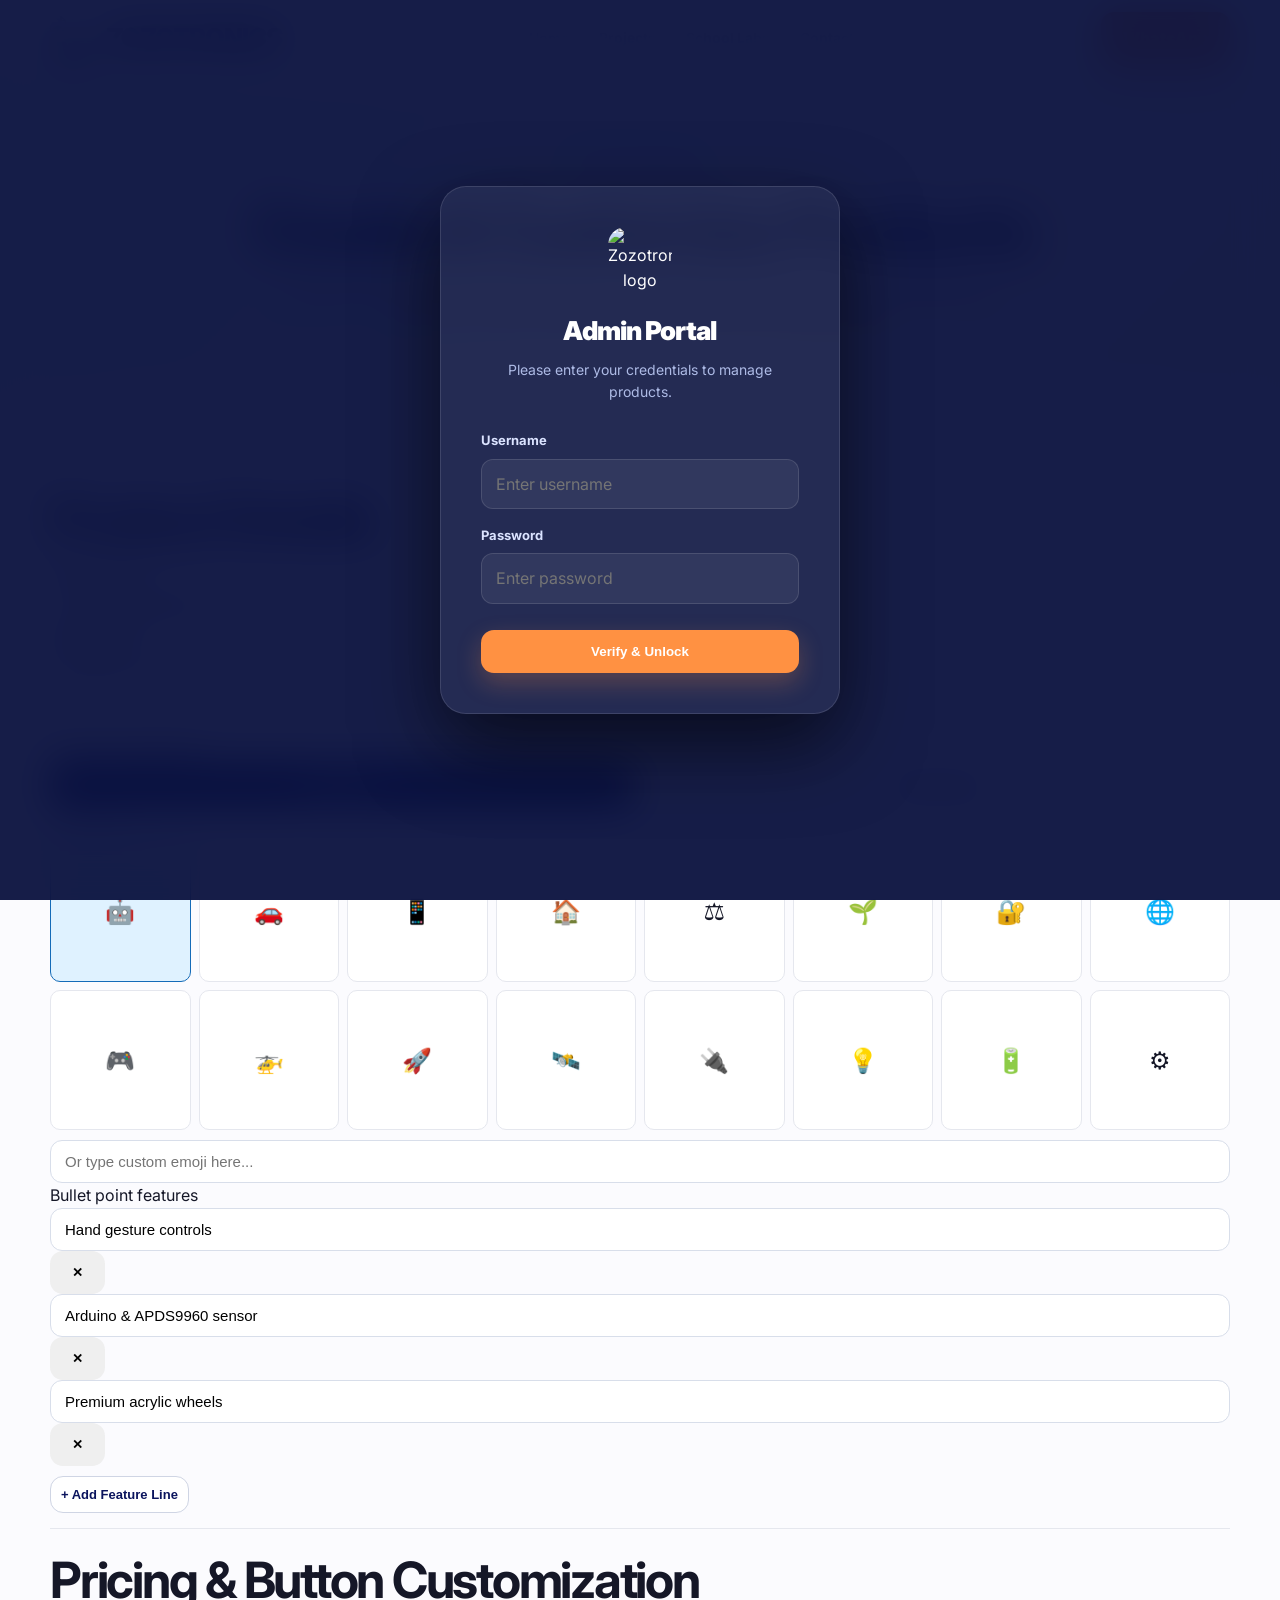
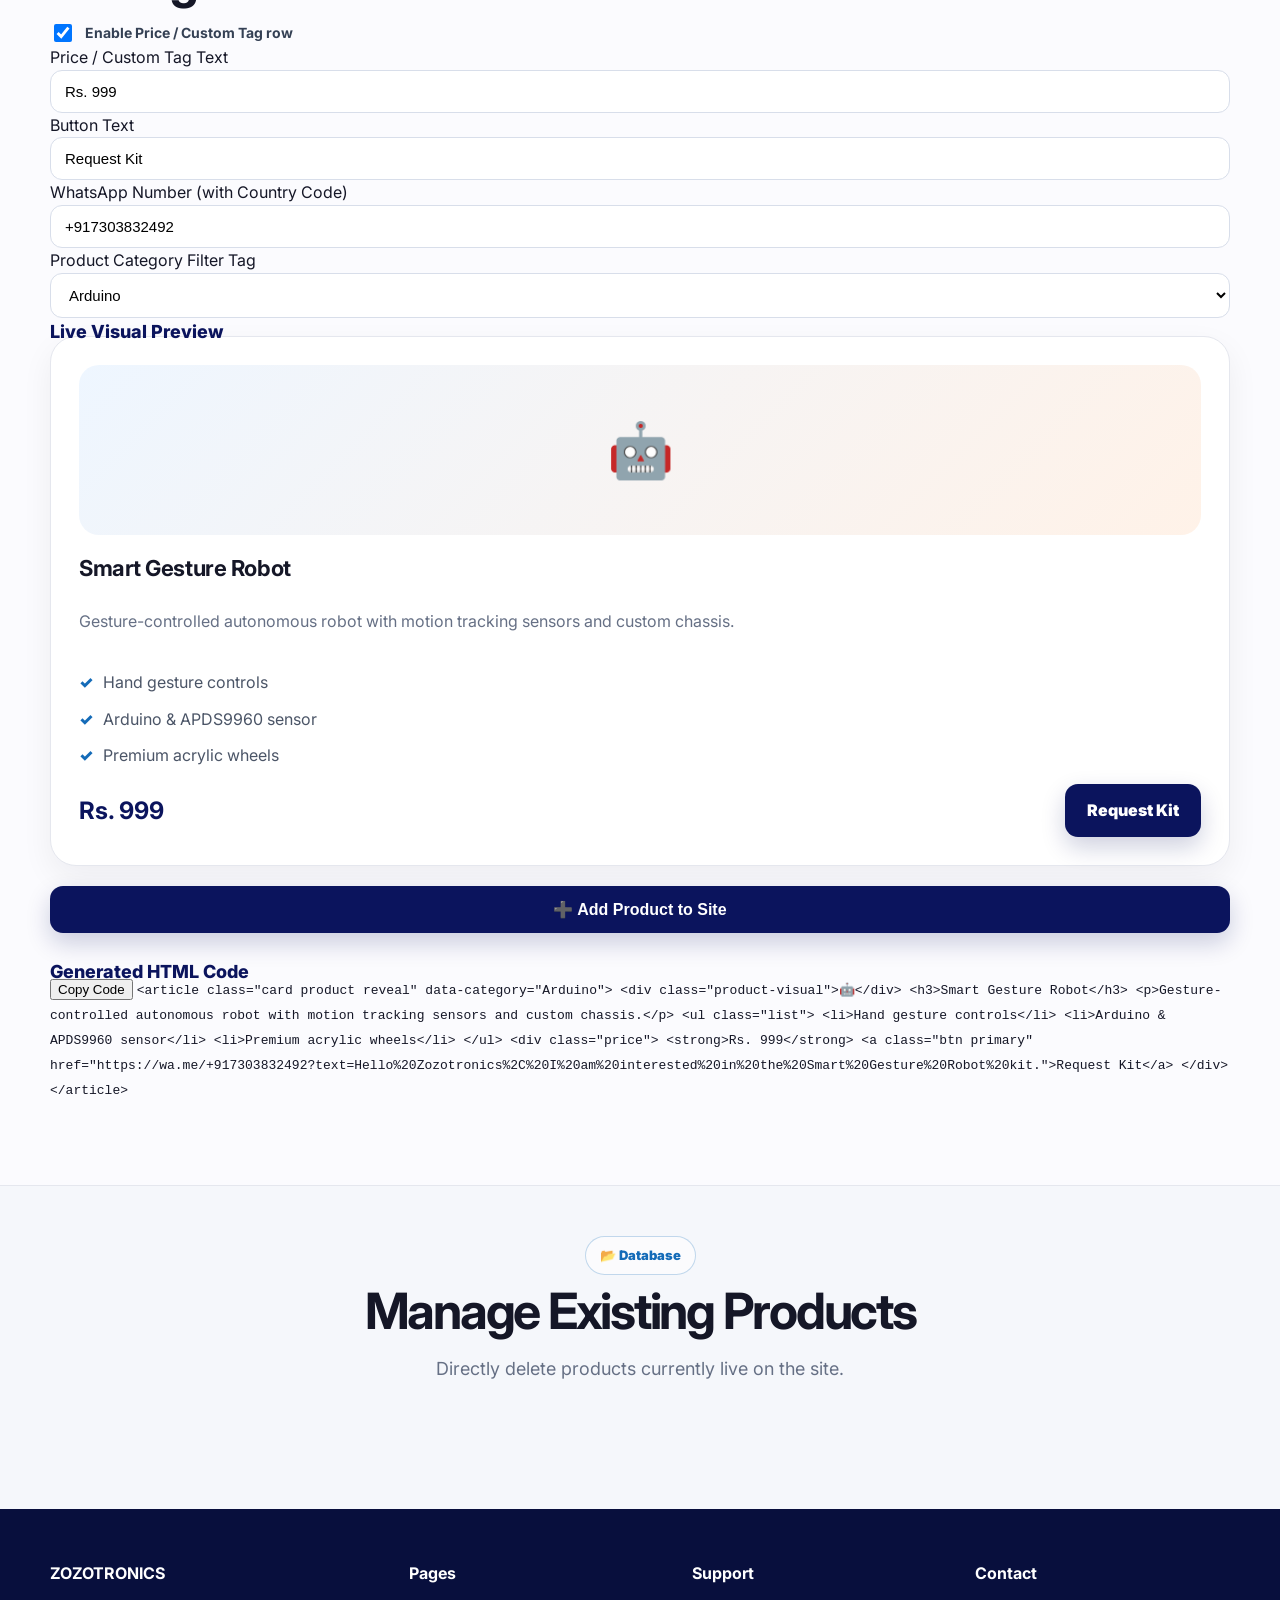
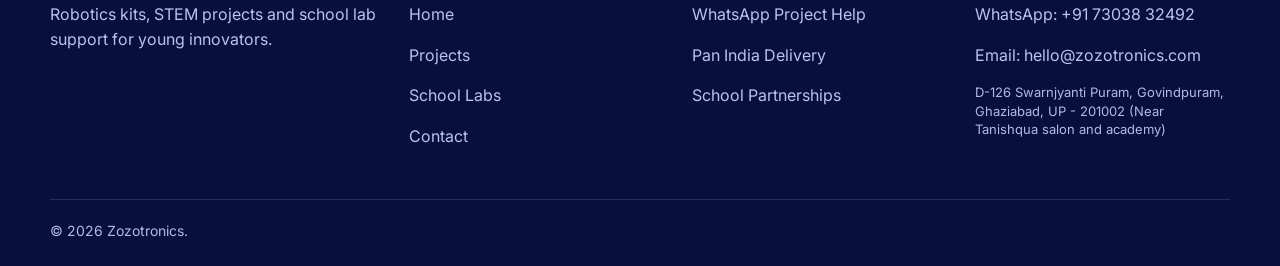
==== admin.html @ 76836116 "Add files via upload" ====
<!doctype html>
<html lang="en">

<head>
  <meta charset="utf-8">
  <meta name="viewport" content="width=device-width, initial-scale=1">
  <title>Admin Dashboard | ZOZOTRONICS</title>
  <meta name="description"
    content="Add new products, customize details, and generate static HTML blocks for your Zozotronics site.">
  <link rel="preconnect" href="https://fonts.googleapis.com">
  <link rel="preconnect" href="https://fonts.gstatic.com" crossorigin>
  <link href="https://fonts.googleapis.com/css2?family=Inter:wght@400;500;600;700;800;900&display=swap"
    rel="stylesheet">
  <link rel="stylesheet" href="styles.css">
  <style>
    .admin-form select,
    .admin-form input[type="text"],
    .admin-form textarea {
      padding: 12px 14px;
      font-size: 15px;
      border: 1px solid #d8deea;
      border-radius: 12px;
      width: 100%;
      outline: none;
      transition: .2s;
    }

    .admin-form select:focus,
    .admin-form input[type="text"]:focus,
    .admin-form textarea:focus {
      border-color: var(--blue);
      box-shadow: 0 0 0 3px rgba(20, 107, 184, 0.15);
    }

    .file-input-wrapper {
      position: relative;
      overflow: hidden;
      display: inline-block;
      width: 100%;
    }

    .file-input-btn {
      border: 2px dashed #cfd5e4;
      color: var(--muted);
      background: #f8fafc;
      padding: 24px;
      border-radius: 16px;
      font-weight: 700;
      font-size: 14px;
      text-align: center;
      cursor: pointer;
      display: block;
      transition: .2s;
    }

    .file-input-btn:hover {
      border-color: var(--blue);
      background: var(--sky);
      color: var(--blue);
    }

    .file-input-wrapper input[type="file"] {
      font-size: 100px;
      position: absolute;
      left: 0;
      top: 0;
      opacity: 0;
      cursor: pointer;
    }

    .emoji-picker {
      display: grid;
      grid-template-columns: repeat(8, 1fr);
      gap: 8px;
    }

    .emoji-item {
      aspect-ratio: 1;
      border: 1px solid var(--line);
      border-radius: 10px;
      display: grid;
      place-items: center;
      font-size: 24px;
      cursor: pointer;
      background: #fff;
      transition: .2s;
    }

    .emoji-item:hover,
    .emoji-item.selected {
      border-color: var(--blue);
      background: var(--sky);
    }

    .visual-toggle {
      display: flex;
      gap: 12px;
      margin-bottom: 8px;
    }

    .visual-option {
      flex: 1;
      padding: 10px;
      border: 1px solid var(--line);
      border-radius: 10px;
      text-align: center;
      cursor: pointer;
      font-weight: 700;
      font-size: 14px;
      background: #fff;
      transition: .2s;
    }

    .visual-option.active {
      border-color: var(--blue);
      background: var(--navy);
      color: #fff;
    }

    .checkbox-group {
      display: flex;
      align-items: center;
      gap: 10px;
      font-weight: 700;
      font-size: 14px;
      color: #344054;
      cursor: pointer;
    }

    .checkbox-group input {
      width: 18px;
      height: 18px;
      cursor: pointer;
    }
  </style>
</head>

<body>
  <!-- Login Lock Overlay -->
  <div id="login-overlay"
    style="position:fixed;inset:0;background:rgba(8,15,61,0.94);backdrop-filter:blur(20px);display:flex;align-items:center;justify-content:center;z-index:9999;transition:opacity 0.35s ease;">
    <div class="card"
      style="width:min(400px, calc(100% - 32px));padding:40px;background:rgba(255,255,255,0.06);border:1px solid rgba(255,255,255,0.12);box-shadow:0 30px 80px rgba(0,0,0,0.6);border-radius:26px;color:#fff;text-align:center;">
      <img src="assets/logo.png" alt="Zozotronics logo"
        style="width:64px;height:64px;margin:0 auto 20px;border-radius:18px;display:block;">
      <h2 style="margin:0 0 8px;font-size:26px;font-weight:900;letter-spacing:-0.035em;">Admin Portal</h2>
      <p style="color:#aebbe6;font-size:14px;margin:0 0 28px;">Please enter your credentials to manage products.</p>
      <div style="display:grid;gap:16px;text-align:left;">
        <div style="display:grid;gap:8px;">
          <label style="color:#dbe3ff;font-weight:700;font-size:13px;">Username</label>
          <input type="text" id="login-user" placeholder="Enter username"
            style="background:rgba(255,255,255,0.06);border:1px solid rgba(255,255,255,0.12);color:#fff;padding:12px 14px;border-radius:12px;width:100%;outline:none;font:inherit;">
        </div>
        <div style="display:grid;gap:8px;">
          <label style="color:#dbe3ff;font-weight:700;font-size:13px;">Password</label>
          <input type="password" id="login-pass" placeholder="Enter password"
            style="background:rgba(255,255,255,0.06);border:1px solid rgba(255,255,255,0.12);color:#fff;padding:12px 14px;border-radius:12px;width:100%;outline:none;font:inherit;">
        </div>
        <div id="login-error" style="color:#fda29b;font-size:13px;font-weight:700;display:none;margin-top:4px;">❌
          Invalid username or password.</div>
        <button id="btn-login" class="btn orange" style="width:100%;margin-top:10px;padding:14px;">Verify &
          Unlock</button>
      </div>
    </div>
  </div>

  <header class="topbar">
    <div class="container nav">
      <a class="brand" href="/"><img src="assets/logo.png" alt="Zozotronics logo">ZOZOTRONICS</a>
      <nav class="links">
        <a href="/">Home</a><a href="projects">Projects</a><a href="schools">School Labs</a><a
          href="contact">Contact</a>
      </nav>
      <div class="actions">
        <a class="btn orange" href="https://wa.me/+917303832492">WhatsApp</a>
      </div>
      <button class="menu" data-menu>Menu</button>
    </div>
    <div class="mobile-panel container">
      <a href="/">Home</a><a href="projects">Projects</a><a href="schools">School Labs</a><a
        href="contact">Contact</a>
      <a class="btn orange" href="https://wa.me/+917303832492">WhatsApp</a>
    </div>
  </header>

  <main>
    <section class="page-hero">
      <div class="container">
        <span class="badge">🛠 Product Manager</span>
        <h1>Create & Customize Products</h1>
        <p>Design a new product card with custom pricing (Rs.), features, images, and generate the static HTML code
          block to paste into your website files.</p>
      </div>
    </section>

    <section class="section">
      <div class="container admin-grid">
        <!-- Input Form -->
        <div class="admin-form">
          <h2>Product Details</h2>

          <div class="form-group">
            <label for="p-title">Product Title</label>
            <input type="text" id="p-title" value="Smart Gesture Robot" placeholder="e.g. Obstacle Avoiding Robot">
          </div>

          <div class="form-group">
            <label for="p-desc">Description</label>
            <textarea id="p-desc" placeholder="Briefly describe what the product/kit is..."
              style="min-height: 80px;">Gesture-controlled autonomous robot with motion tracking sensors and custom chassis.</textarea>
          </div>

          <div class="form-group">
            <label>Product Visual Style</label>
            <div class="visual-toggle">
              <div class="visual-option active" data-type="emoji">Emoji Icon</div>
              <div class="visual-option" data-type="image">Upload Image</div>
            </div>

            <!-- Emoji Selection -->
            <div id="visual-emoji-section">
              <label style="font-size: 13px; color: var(--muted); margin-bottom: 6px; display: block;">Select
                Emoji</label>
              <div class="emoji-picker">
                <div class="emoji-item selected">🤖</div>
                <div class="emoji-item">🚗</div>
                <div class="emoji-item">📱</div>
                <div class="emoji-item">🏠</div>
                <div class="emoji-item">⚖️</div>
                <div class="emoji-item">🌱</div>
                <div class="emoji-item">🔐</div>
                <div class="emoji-item">🌐</div>
                <div class="emoji-item">🎮</div>
                <div class="emoji-item">🚁</div>
                <div class="emoji-item">🚀</div>
                <div class="emoji-item">🛰️</div>
                <div class="emoji-item">🔌</div>
                <div class="emoji-item">💡</div>
                <div class="emoji-item">🔋</div>
                <div class="emoji-item">⚙️</div>
              </div>
              <input type="text" id="custom-emoji" placeholder="Or type custom emoji here..." style="margin-top: 10px;"
                maxlength="4">
            </div>

            <!-- Image Upload -->
            <div id="visual-image-section" style="display: none;">
              <div class="file-input-wrapper">
                <span class="file-input-btn" id="upload-label">Drag & drop or click to upload product image</span>
                <input type="file" id="p-image" accept="image/*">
              </div>
            </div>
          </div>

          <div class="form-group">
            <label>Bullet point features</label>
            <div class="bullet-inputs" id="bullet-container">
              <div class="bullet-row">
                <input type="text" value="Hand gesture controls" placeholder="Feature detail..."
                  oninput="updatePreview()">
                <button class="btn danger" onclick="removeBullet(this)">✕</button>
              </div>
              <div class="bullet-row">
                <input type="text" value="Arduino & APDS9960 sensor" placeholder="Feature detail..."
                  oninput="updatePreview()">
                <button class="btn danger" onclick="removeBullet(this)">✕</button>
              </div>
              <div class="bullet-row">
                <input type="text" value="Premium acrylic wheels" placeholder="Feature detail..."
                  oninput="updatePreview()">
                <button class="btn danger" onclick="removeBullet(this)">✕</button>
              </div>
            </div>
            <button class="btn ghost" onclick="addBullet()" style="padding: 10px; font-size: 13px; margin-top: 10px;">+
              Add Feature Line</button>
          </div>

          <h2 style="margin-top: 15px; border-top: 1px solid var(--line); padding-top: 25px;">Pricing & Button
            Customization</h2>

          <div class="form-group">
            <label class="checkbox-group">
              <input type="checkbox" id="enable-price" checked>
              <span>Enable Price / Custom Tag row</span>
            </label>
          </div>

          <div id="price-fields-container">
            <div class="form-group">
              <label for="p-price">Price / Custom Tag Text</label>
              <input type="text" id="p-price" value="Rs. 999" placeholder="e.g. Rs. 999 or Project Kit">
            </div>
          </div>

          <div class="form-group">
            <label for="p-btn-text">Button Text</label>
            <input type="text" id="p-btn-text" value="Request Kit" placeholder="e.g. Request Kit or Buy Now">
          </div>

          <div class="form-group">
            <label for="p-phone">WhatsApp Number (with Country Code)</label>
            <input type="text" id="p-phone" value="+917303832492" placeholder="e.g. +917303832492">
          </div>

          <div class="form-group">
            <label for="p-category">Product Category Filter Tag</label>
            <select id="p-category" style="background: #fff;">
              <option value="Arduino">Arduino</option>
              <option value="ESP/IoT">ESP/IoT</option>
              <option value="School Models">School Models</option>
              <option value="Advanced Robotics">Advanced Robotics</option>
            </select>
          </div>
        </div>

        <!-- Preview & Output -->
        <div class="preview-sticky">
          <div style="font-weight: 800; color: var(--navy); font-size: 18px; margin-bottom: -10px;">Live Visual Preview
          </div>

          <!-- Live Preview Card -->
          <article class="card product" id="live-card" style="margin-bottom: 20px;">
            <div class="product-visual" id="prev-visual">🤖</div>
            <h3 id="prev-title">Smart Gesture Robot</h3>
            <p id="prev-desc">Gesture-controlled autonomous robot with motion tracking sensors and custom chassis.</p>
            <ul class="list" id="prev-bullets">
              <li>Hand gesture controls</li>
              <li>Arduino & APDS9960 sensor</li>
              <li>Premium acrylic wheels</li>
            </ul>
            <div id="prev-action-container">
              <!-- Dynamically populated button or price row -->
            </div>
          </article>

          <button class="btn primary" id="btn-add-product" style="width: 100%; padding: 14px; font-size: 16px; font-weight: 700; margin-bottom: 25px; cursor: pointer;">➕ Add Product to Site</button>

          <div style="font-weight: 800; color: var(--navy); font-size: 18px; margin-bottom: -10px;">Generated HTML Code</div>
          <div class="code-box">
            <button class="copy-float" id="btn-copy">Copy Code</button>
            <code id="code-output"></code>
          </div>
        </div>
      </div>
    </section>

    <!-- Manage Existing Products Section -->
    <section class="section alt" style="border-top: 1px solid var(--line); padding-top: 50px;">
      <div class="container">
        <div class="section-head">
          <span class="badge">📂 Database</span>
          <h2 style="margin-top: 10px;">Manage Existing Products</h2>
          <p style="color: var(--muted);">Directly delete products currently live on the site.</p>
        </div>
        <div class="grid-3" id="products-list-admin" style="margin-top: 30px;">
          <!-- Dynamically populated from projects.html -->
        </div>
      </div>
    </section>
  </main>

  <footer class="footer">
    <div class="container footer-grid">
      <div>
        <h4>ZOZOTRONICS</h4>
        <p>Robotics kits, STEM projects and school lab support for young innovators.</p>
      </div>
      <div>
        <h4>Pages</h4>
        <p><a href="/">Home</a></p>
        <p><a href="projects">Projects</a></p>
        <p><a href="schools">School Labs</a></p>
        <p><a href="contact">Contact</a></p>
      </div>
      <div>
        <h4>Support</h4>
        <p>WhatsApp Project Help</p>
        <p>Pan India Delivery</p>
        <p>School Partnerships</p>
      </div>
      <div>
        <h4>Contact</h4>
        <p>WhatsApp: +91 73038 32492</p>
        <p>Email: hello@zozotronics.com</p>
        <p style="margin-top:8px;font-size:13px;line-height:1.4;color:#aebbe6">D-126 Swarnjyanti Puram, Govindpuram,
          Ghaziabad, UP - 201002 (Near Tanishqua salon and academy)</p>
      </div>
    </div>
    <div class="container footer-bottom">© 2026 Zozotronics.</div>
  </footer>

  <script>
    // Authentication Logic
    const loginOverlay = document.getElementById('login-overlay');
    const loginUser = document.getElementById('login-user');
    const loginPass = document.getElementById('login-pass');
    const loginError = document.getElementById('login-error');
    const loginBtn = document.getElementById('btn-login');

    // Pre-defined Credentials
    const ADMIN_USER = 'Yash';
    const ADMIN_PASS = 'Yash@8000';

    // Check existing session auth
    if (sessionStorage.getItem('zozotronics_admin_auth') === 'true') {
      loginOverlay.style.display = 'none';
    }

    function handleLogin() {
      const u = loginUser.value.trim();
      const p = loginPass.value.trim();
      if (u === ADMIN_USER && p === ADMIN_PASS) {
        sessionStorage.setItem('zozotronics_admin_auth', 'true');
        loginOverlay.style.opacity = '0';
        setTimeout(() => {
          loginOverlay.style.display = 'none';
        }, 350);
      } else {
        loginError.style.display = 'block';
        loginPass.value = '';
      }
    }

    loginBtn.addEventListener('click', handleLogin);
    [loginUser, loginPass].forEach(input => {
      input.addEventListener('keypress', (e) => {
        if (e.key === 'Enter') handleLogin();
      });
    });

    // Visual Type Switcher
    const visualToggle = document.querySelectorAll('.visual-option');
    const emojiSection = document.getElementById('visual-emoji-section');
    const imageSection = document.getElementById('visual-image-section');
    let currentVisualType = 'emoji';
    let selectedEmoji = '🤖';
    let base64Image = '';

    visualToggle.forEach(opt => {
      opt.addEventListener('click', () => {
        visualToggle.forEach(o => o.classList.remove('active'));
        opt.classList.add('active');
        currentVisualType = opt.dataset.type;
        if (currentVisualType === 'emoji') {
          emojiSection.style.display = 'block';
          imageSection.style.display = 'none';
        } else {
          emojiSection.style.display = 'none';
          imageSection.style.display = 'block';
        }
        updatePreview();
      });
    });

    // Emoji Picker
    const emojiItems = document.querySelectorAll('.emoji-item');
    const customEmojiInput = document.getElementById('custom-emoji');

    emojiItems.forEach(item => {
      item.addEventListener('click', () => {
        emojiItems.forEach(i => i.classList.remove('selected'));
        item.classList.add('selected');
        selectedEmoji = item.textContent;
        customEmojiInput.value = '';
        updatePreview();
      });
    });

    customEmojiInput.addEventListener('input', () => {
      if (customEmojiInput.value.trim() !== '') {
        emojiItems.forEach(i => i.classList.remove('selected'));
        selectedEmoji = customEmojiInput.value.trim();
        updatePreview();
      }
    });

    // Image Upload Base64 Reader
    const imageInput = document.getElementById('p-image');
    const uploadLabel = document.getElementById('upload-label');

    imageInput.addEventListener('change', (e) => {
      const file = e.target.files[0];
      if (file) {
        uploadLabel.textContent = `Selected: ${file.name}`;
        const reader = new FileReader();
        reader.onload = function (evt) {
          base64Image = evt.target.result;
          updatePreview();
        };
        reader.readAsDataURL(file);
      }
    });

    // Bullet points logic
    const bulletContainer = document.getElementById('bullet-container');

    function addBullet() {
      const row = document.createElement('div');
      row.className = 'bullet-row';
      row.innerHTML = `
        <input type="text" placeholder="Feature detail..." oninput="updatePreview()">
        <button class="btn danger" onclick="removeBullet(this)">✕</button>
      `;
      bulletContainer.appendChild(row);
      updatePreview();
    }

    function removeBullet(btn) {
      btn.parentElement.remove();
      updatePreview();
    }

    // Dynamic inputs listeners
    document.getElementById('p-title').addEventListener('input', updatePreview);
    document.getElementById('p-desc').addEventListener('input', updatePreview);
    document.getElementById('p-price').addEventListener('input', updatePreview);
    document.getElementById('p-btn-text').addEventListener('input', updatePreview);
    document.getElementById('p-phone').addEventListener('input', updatePreview);
    document.getElementById('p-category').addEventListener('change', updatePreview);

    const enablePriceCheckbox = document.getElementById('enable-price');
    const priceFieldsContainer = document.getElementById('price-fields-container');

    enablePriceCheckbox.addEventListener('change', () => {
      if (enablePriceCheckbox.checked) {
        priceFieldsContainer.style.display = 'block';
      } else {
        priceFieldsContainer.style.display = 'none';
      }
      updatePreview();
    });

    function updatePreview() {
      const title = document.getElementById('p-title').value || 'Smart Gesture Robot';
      const desc = document.getElementById('p-desc').value || 'Autonomous robot controlled by hands.';
      const priceVal = document.getElementById('p-price').value || 'Rs. 999';
      const btnText = document.getElementById('p-btn-text').value || 'Request Kit';
      const phoneNum = document.getElementById('p-phone').value || '917303832492';
      const categoryVal = document.getElementById('p-category').value;
      const isPriceEnabled = enablePriceCheckbox.checked;

      // Update Title & Desc Preview
      document.getElementById('prev-title').textContent = title;
      document.getElementById('prev-desc').textContent = desc;

      // Update Visual Preview
      const prevVisual = document.getElementById('prev-visual');
      if (currentVisualType === 'emoji') {
        prevVisual.innerHTML = selectedEmoji;
        prevVisual.style.padding = '';
        prevVisual.style.background = '';
      } else {
        if (base64Image) {
          prevVisual.innerHTML = `<img src="${base64Image}" alt="Product Image" style="width:100%;height:100%;object-fit:cover;border-radius:20px;">`;
          prevVisual.style.padding = '0';
        } else {
          prevVisual.innerHTML = '🖼️';
        }
      }

      // Update Bullets Preview
      const bulletInputs = bulletContainer.querySelectorAll('input');
      const prevBullets = document.getElementById('prev-bullets');
      prevBullets.innerHTML = '';
      let bulletListHtml = '';
      bulletInputs.forEach(input => {
        const val = input.value.trim();
        if (val) {
          const li = document.createElement('li');
          li.textContent = val;
          prevBullets.appendChild(li);
          bulletListHtml += `      <li>${val}</li>\n`;
        }
      });

      // Update WhatsApp link text
      const waText = `Hello Zozotronics, I am interested in the ${title} kit.`;
      let formattedPhone = phoneNum.trim();
      if (formattedPhone && !formattedPhone.startsWith('+')) {
        formattedPhone = '+' + formattedPhone;
      }
      const waUrl = `https://wa.me/${formattedPhone}?text=${encodeURIComponent(waText)}`;

      // Update preview action button layout
      const prevActionContainer = document.getElementById('prev-action-container');
      prevActionContainer.innerHTML = '';

      let actionHtmlOutput = '';
      if (isPriceEnabled) {
        prevActionContainer.innerHTML = `
          <div class="price">
            <strong>${priceVal}</strong>
            <a class="btn primary" href="${waUrl}">${btnText}</a>
          </div>
        `;
        actionHtmlOutput = `    <div class="price">\n      <strong>${priceVal}</strong>\n      <a class="btn primary" href="${waUrl}">${btnText}</a>\n    </div>`;
      } else {
        prevActionContainer.innerHTML = `<a class="btn primary" href="${waUrl}" style="width:100%; text-align:center;">${btnText}</a>`;
        actionHtmlOutput = `    <a class="btn primary" href="${waUrl}">${btnText}</a>`;
      }

      // Generate HTML code
      let visualHtml = '';
      if (currentVisualType === 'emoji') {
        visualHtml = `    <div class="product-visual">${selectedEmoji}</div>`;
      } else {
        visualHtml = `    <div class="product-visual" style="padding:0;"><img src="${base64Image || 'assets/placeholder.png'}" alt="${title}" style="width:100%;height:100%;object-fit:cover;border-radius:20px;"></div>`;
      }

      const generatedHtml = `  <article class="card product reveal" data-category="${categoryVal}">
${visualHtml}
    <h3>${title}</h3>
    <p>${desc}</p>
    <ul class="list">
${bulletListHtml}    </ul>
${actionHtmlOutput}
  </article>`;

      document.getElementById('code-output').textContent = generatedHtml;
    }

    let loadedProducts = [];

    // Fetch products parsed from projects.html on load
    async function loadProducts() {
      try {
        const res = await fetch('/api/get-products');
        if (res.ok) {
          loadedProducts = await res.json();
          renderAdminProducts();
        }
      } catch (err) {
        console.error('Failed to load products from projects.html:', err);
      }
    }

    // Save products back to HTML files via local server
    async function saveProducts() {
      try {
        const res = await fetch('/api/save-products', {
          method: 'POST',
          headers: { 'Content-Type': 'application/json' },
          body: JSON.stringify(loadedProducts, null, 2)
        });
        const data = await res.json();
        if (data.success) {
          alert('Changes successfully saved to projects.html and index.html!');
          renderAdminProducts();
          return true;
        } else {
          throw new Error(data.error || 'Server write error');
        }
      } catch (err) {
        console.error('API save unavailable.', err);
        alert('Notice: Changes saved in browser memory, but could not write directly to files (e.g. running on Cloudflare Pages static site without local node server).\n\nPlease copy the Generated HTML Code and paste it into projects.html manually.');
        renderAdminProducts();
        return false;
      }
    }

    // Render list of existing products for deletion/management
    function renderAdminProducts() {
      const listContainer = document.getElementById('products-list-admin');
      if (!listContainer) return;

      if (loadedProducts.length === 0) {
        listContainer.innerHTML = '<div style="grid-column: 1/-1; text-align: center; padding: 40px; color: var(--muted); font-weight: 700;">No products found in projects.html.</div>';
        return;
      }

      listContainer.innerHTML = loadedProducts.map(p => {
        const bulletsHtml = (p.bullets || []).map(b => `<li>${b}</li>`).join('');

        let visualHtml = '';
        if (p.visualType === 'emoji') {
          visualHtml = `<div class="product-visual">${p.emoji || '🤖'}</div>`;
        } else {
          visualHtml = `<div class="product-visual" style="padding:0;"><img src="${p.image || 'assets/placeholder.png'}" alt="${p.title}" style="width:100%;height:100%;object-fit:cover;border-radius:20px;"></div>`;
        }

        return `
          <article class="card product" style="display: flex; flex-direction: column; height: 100%;">
            ${visualHtml}
            <h3>${p.title}</h3>
            <p>${p.description}</p>
            <ul class="list" style="flex-grow: 1;">
              ${bulletsHtml}
            </ul>
            <div style="margin-top: 20px; border-top: 1px solid var(--line); padding-top: 15px; display: flex; flex-direction: column; gap: 10px;">
              <span class="badge" style="align-self: flex-start; background: var(--sky); color: var(--blue); border-color: var(--line);">${p.category || 'Arduino'}</span>
              <button class="btn danger" onclick="deleteProduct('${p.id}')" style="width: 100%; justify-content: center; padding: 12px; font-weight: 700; cursor: pointer;">✕ Delete Product</button>
            </div>
          </article>
        `;
      }).join('');
    }

    // Delete a product
    async function deleteProduct(id) {
      if (confirm('Are you sure you want to delete this product? This will remove it from projects.html.')) {
        loadedProducts = loadedProducts.filter(p => p.id !== id);
        await saveProducts();
      }
    }

    // Add new product via form to list & HTML files
    document.getElementById('btn-add-product').addEventListener('click', async () => {
      const title = document.getElementById('p-title').value.trim();
      const desc = document.getElementById('p-desc').value.trim();
      const priceVal = document.getElementById('p-price').value.trim() || 'Rs. 999';
      const btnText = document.getElementById('p-btn-text').value.trim() || 'Request Kit';
      const phoneNum = document.getElementById('p-phone').value.trim() || '+917303832492';
      const categoryVal = document.getElementById('p-category').value;
      const isPriceEnabled = enablePriceCheckbox.checked;

      if (!title || !desc) {
        alert('Please fill out the Product Title and Description.');
        return;
      }

      // Collect bullets
      const bulletInputs = bulletContainer.querySelectorAll('input');
      const bullets = [];
      bulletInputs.forEach(input => {
        const val = input.value.trim();
        if (val) bullets.push(val);
      });

      const newProduct = {
        id: Date.now().toString(),
        title,
        description: desc,
        visualType: currentVisualType,
        emoji: currentVisualType === 'emoji' ? selectedEmoji : '',
        image: currentVisualType === 'image' ? base64Image : '',
        category: categoryVal,
        priceEnabled: isPriceEnabled,
        price: priceVal,
        btnText,
        phone: phoneNum,
        bullets
      };

      loadedProducts.push(newProduct);
      const success = await saveProducts();
      
      if (success) {
        // Reset form inputs
        document.getElementById('p-title').value = '';
        document.getElementById('p-desc').value = '';
        bulletContainer.innerHTML = `
          <div class="bullet-row">
            <input type="text" placeholder="Feature detail..." oninput="updatePreview()">
            <button class="btn danger" onclick="removeBullet(this)">✕</button>
          </div>
        `;
        base64Image = '';
        uploadLabel.textContent = 'Drag & drop or click to upload product image';
        updatePreview();
      }
    });

    // Copy to clipboard
    document.getElementById('btn-copy').addEventListener('click', () => {
      const codeText = document.getElementById('code-output').textContent;
      navigator.clipboard.writeText(codeText).then(() => {
        const copyBtn = document.getElementById('btn-copy');
        copyBtn.textContent = 'Copied!';
        setTimeout(() => copyBtn.textContent = 'Copy Code', 2000);
      });
    });

    // Initial load
    updatePreview();
    loadProducts();

    // Mobile menu toggle
    const menuBtn = document.querySelector('[data-menu]');
    const panel = document.querySelector('.mobile-panel');
    if (menuBtn) {
      menuBtn.addEventListener('click', () => panel.classList.toggle('open'));
    }
  </script>
</body>

</html>
---- styles.css ----
:root{
  --navy:#0b145d;--blue:#146bb8;--sky:#dff2ff;--orange:#ff9142;--ink:#151727;--muted:#667085;--soft:#f5f7fb;--line:#e5e7ee;--white:#fff;--green:#25d366;
  --shadow:0 18px 50px rgba(15,23,42,.12);--radius:26px;--max:1180px
}
*{box-sizing:border-box}html{scroll-behavior:smooth}body{margin:0;font-family:Inter,system-ui,-apple-system,Segoe UI,Roboto,Arial,sans-serif;color:var(--ink);background:#fbfbfe;line-height:1.55}a{text-decoration:none;color:inherit}img{max-width:100%;display:block}.container{width:min(var(--max),calc(100% - 40px));margin-inline:auto}.topbar{position:sticky;top:0;z-index:50;background:rgba(255,255,255,.88);backdrop-filter:blur(18px);border-bottom:1px solid rgba(229,231,238,.8)}.nav{height:76px;display:flex;align-items:center;justify-content:space-between;gap:24px}.brand{display:flex;align-items:center;gap:12px;font-weight:900;letter-spacing:-.04em;font-size:26px;color:var(--navy)}.brand img{width:44px;height:44px;border-radius:14px;object-fit:cover}.links{display:flex;align-items:center;gap:30px;font-weight:700;font-size:14px;color:#384152}.links a{position:relative}.links a:after{content:"";position:absolute;height:2px;left:0;right:0;bottom:-8px;background:var(--blue);transform:scaleX(0);transition:.2s}.links a:hover:after,.links a.active:after{transform:scaleX(1)}.actions{display:flex;gap:12px;align-items:center}.btn{display:inline-flex;align-items:center;justify-content:center;gap:10px;border:0;border-radius:13px;padding:14px 22px;font-weight:900;cursor:pointer;transition:.2s;white-space:nowrap}.btn.primary{background:var(--navy);color:white;box-shadow:0 10px 24px rgba(11,20,93,.2)}.btn.orange{background:var(--orange);color:white;box-shadow:0 10px 24px rgba(255,145,66,.25)}.btn.ghost{background:white;color:var(--navy);border:1px solid #cfd5e4}.btn:hover{transform:translateY(-2px)}.menu{display:none;background:white;border:1px solid var(--line);border-radius:12px;padding:10px 12px;font-weight:900}.hero{position:relative;overflow:hidden;background:linear-gradient(135deg,#dff2ff 0%,#e7e9ff 50%,#fff6ed 100%);padding:86px 0 78px}.hero:before{content:"";position:absolute;inset:0;background-image:radial-gradient(rgba(20,107,184,.12) 2px,transparent 2px);background-size:42px 42px;opacity:.5}.hero-grid{position:relative;display:grid;grid-template-columns:1.05fr .95fr;gap:58px;align-items:center}.badge{display:inline-flex;align-items:center;gap:8px;padding:8px 14px;border-radius:999px;border:1px solid rgba(20,107,184,.25);background:rgba(255,255,255,.55);color:var(--blue);font-weight:900;font-size:13px}.hero h1{font-size:clamp(42px,5.5vw,70px);line-height:.98;letter-spacing:-.06em;margin:20px 0 20px}.hero h1 span{color:var(--blue)}.hero p{font-size:19px;color:#4b5567;max-width:620px;margin:0 0 30px}.hero-buttons{display:flex;gap:16px;flex-wrap:wrap;margin-bottom:30px}.support-row{display:flex;gap:22px;flex-wrap:wrap;color:#596275;font-weight:700}.support-row span{display:flex;align-items:center;gap:8px}.hero-card{position:relative;padding:16px;border-radius:32px;background:rgba(255,255,255,.68);box-shadow:var(--shadow);border:1px solid rgba(255,255,255,.7)}.robot-stage{height:460px;border-radius:24px;position:relative;overflow:hidden;background:radial-gradient(circle at 50% 42%,rgba(255,145,66,.22),transparent 22%),linear-gradient(135deg,#071336,#0e2b53 55%,#091426)}.beam{position:absolute;width:8px;height:150%;background:#42f6ff;filter:blur(1px);opacity:.8;top:-20%;transform:rotate(25deg)}.beam.b1{left:15%}.beam.b2{right:18%;transform:rotate(-25deg);background:#ff9142}.robot{position:absolute;left:50%;top:48%;transform:translate(-50%,-50%);width:220px;height:300px}.head{width:150px;height:112px;border-radius:52px;margin:auto;background:linear-gradient(145deg,#eef7ff,#8fa6b7);border:5px solid #0d1a38;position:relative;box-shadow:inset 0 -18px 35px rgba(8,21,50,.25)}.antenna{position:absolute;width:3px;height:34px;background:#b7d5e6;left:50%;top:-30px}.antenna:after{content:"";position:absolute;width:9px;height:9px;border-radius:50%;background:#bffcff;left:-3px;top:-6px}.face{position:absolute;left:18px;right:18px;top:34px;height:42px;border-radius:24px;background:#071526}.eye{position:absolute;width:18px;height:18px;border-radius:50%;background:#2df6ff;top:12px;box-shadow:0 0 18px #2df6ff}.eye.left{left:28px}.eye.right{right:28px}.smile{position:absolute;width:42px;height:18px;border-bottom:3px solid #6afcff;border-radius:0 0 30px 30px;left:50%;top:28px;transform:translateX(-50%)}.body{width:142px;height:150px;margin:14px auto;border-radius:42px 42px 34px 34px;background:linear-gradient(145deg,#e8f3fb,#819aa9);border:5px solid #0d1a38;position:relative}.core{position:absolute;width:70px;height:70px;border-radius:50%;background:#0a2a39;border:5px solid #9fd6df;left:50%;top:34px;transform:translateX(-50%);display:grid;place-items:center;color:#46f7ff;font-size:34px;box-shadow:0 0 24px rgba(70,247,255,.55)}.arm{position:absolute;width:42px;height:110px;background:linear-gradient(#dfeaf1,#768b98);border:4px solid #0d1a38;border-radius:22px;top:120px}.arm.left{left:8px;transform:rotate(12deg)}.arm.right{right:8px;transform:rotate(-12deg)}.gear{position:absolute;width:86px;height:86px;border-radius:50%;background:#ff9142;left:50%;bottom:66px;transform:translateX(-50%);display:grid;place-items:center;color:white;font-size:44px;box-shadow:0 0 30px rgba(255,145,66,.8)}.gear:before{content:"⚙"}.section{padding:84px 0}.section.alt{background:var(--soft)}.section-head{max-width:760px;margin:0 auto 42px;text-align:center}.kicker{color:var(--blue);font-weight:900;text-transform:uppercase;letter-spacing:.12em;font-size:12px}.section h2{font-size:clamp(32px,4vw,50px);line-height:1.05;letter-spacing:-.045em;margin:10px 0 14px}.section-head p{color:var(--muted);font-size:18px}.stats{display:grid;grid-template-columns:repeat(4,1fr);gap:18px;margin-top:-38px;position:relative;z-index:3}.stat{background:white;border:1px solid var(--line);border-radius:22px;padding:26px;text-align:center;box-shadow:0 10px 25px rgba(17,24,39,.05)}.stat strong{font-size:30px;color:var(--navy)}.stat span{display:block;color:var(--muted);font-weight:800;font-size:12px;text-transform:uppercase;letter-spacing:.09em}.grid-3{display:grid;grid-template-columns:repeat(3,1fr);gap:22px}.card{background:white;border:1px solid var(--line);border-radius:var(--radius);padding:28px;box-shadow:0 12px 32px rgba(17,24,39,.06);transition:.2s}.card:hover{transform:translateY(-4px);box-shadow:var(--shadow)}.icon{width:52px;height:52px;border-radius:16px;background:#eef6ff;color:var(--blue);display:grid;place-items:center;font-size:26px;margin-bottom:20px}.card h3{font-size:22px;margin:0 0 8px;letter-spacing:-.02em}.card p{color:var(--muted);margin:0}.product{display:flex;flex-direction:column;gap:16px}.product-visual{height:170px;border-radius:20px;background:linear-gradient(135deg,#eef6ff,#fff2e8);display:grid;place-items:center;font-size:54px}.price{display:flex;align-items:center;justify-content:space-between;gap:10px}.price strong{font-size:24px;color:var(--navy)}.list{display:grid;gap:12px;margin:20px 0 0;padding:0;list-style:none}.list li{display:flex;gap:10px;color:#4b5567}.list li:before{content:"✓";font-weight:900;color:var(--blue)}.split{display:grid;grid-template-columns:1fr 1fr;gap:36px;align-items:center}.panel{border-radius:32px;background:white;border:1px solid var(--line);box-shadow:var(--shadow);padding:34px}.lab-visual{min-height:430px;background:linear-gradient(135deg,#0b145d,#146bb8);color:white;position:relative;overflow:hidden}.lab-visual:before{content:"";position:absolute;inset:0;background-image:radial-gradient(rgba(255,255,255,.18) 1px,transparent 1px);background-size:26px 26px}.lab-visual>*{position:relative}.step{display:flex;gap:16px;padding:18px;border-radius:18px;background:#f8fafc;border:1px solid var(--line);margin-bottom:12px}.num{width:36px;height:36px;border-radius:50%;background:var(--navy);color:white;display:grid;place-items:center;font-weight:900;flex:0 0 auto}.contact-grid{display:grid;grid-template-columns:.9fr 1.1fr;gap:28px}.contact-card{background:white;border:1px solid var(--line);border-radius:26px;padding:28px}.form{display:grid;gap:14px}.form input,.form textarea,.form select{width:100%;padding:15px 16px;border:1px solid #d8deea;border-radius:14px;font:inherit;background:#fff}.form textarea{min-height:130px;resize:vertical}.footer{background:#080f3d;color:#dbe3ff;padding:52px 0 26px}.footer-grid{display:grid;grid-template-columns:1.3fr 1fr 1fr 1fr;gap:28px}.footer h4{color:#fff;margin:0 0 12px}.footer a,.footer p{color:#b7c4ee}.footer-bottom{border-top:1px solid rgba(255,255,255,.12);margin-top:34px;padding-top:20px;color:#aebbe6;font-size:14px}.whatsapp-float{position:fixed;right:22px;bottom:22px;width:64px;height:64px;border-radius:50%;background:var(--green);color:white;display:grid;place-items:center;font-size:32px;box-shadow:0 18px 40px rgba(37,211,102,.35);z-index:60}.page-hero{padding:72px 0;background:linear-gradient(135deg,#e9f6ff,#fff6ed);text-align:center}.page-hero h1{font-size:clamp(40px,5vw,64px);letter-spacing:-.055em;line-height:1;margin:10px 0}.page-hero p{max-width:720px;margin:auto;color:var(--muted);font-size:18px}.filters{display:flex;gap:10px;justify-content:center;flex-wrap:wrap;margin-bottom:30px}.pill{padding:10px 15px;border-radius:999px;border:1px solid var(--line);background:white;font-weight:800;color:#475467}.pill.active{background:var(--navy);color:white}.mobile-panel{display:none}.reveal{opacity:0;transform:translateY(18px);transition:.55s}.reveal.show{opacity:1;transform:translateY(0)}
@media (max-width:900px){.links,.actions{display:none}.menu{display:inline-flex}.mobile-panel{display:none;position:absolute;left:20px;right:20px;top:86px;background:white;border:1px solid var(--line);box-shadow:var(--shadow);border-radius:20px;padding:18px;z-index:70}.mobile-panel.open{display:grid;gap:12px}.mobile-panel a,.mobile-panel .btn{width:100%;justify-content:center}.hero-grid,.split,.contact-grid{grid-template-columns:1fr}.hero{padding-top:56px}.robot-stage{height:360px}.stats,.grid-3,.footer-grid{grid-template-columns:1fr 1fr}.footer-grid{gap:20px}}@media (max-width:580px){.container{width:min(100% - 28px,var(--max))}.brand{font-size:21px}.hero h1{font-size:42px}.hero-buttons .btn{width:100%}.stats,.grid-3,.footer-grid{grid-template-columns:1fr}.section{padding:62px 0}.nav{height:68px}.whatsapp-float{width:56px;height:56px;font-size:28px}.robot{scale:.82}.contact-grid{gap:18px}}
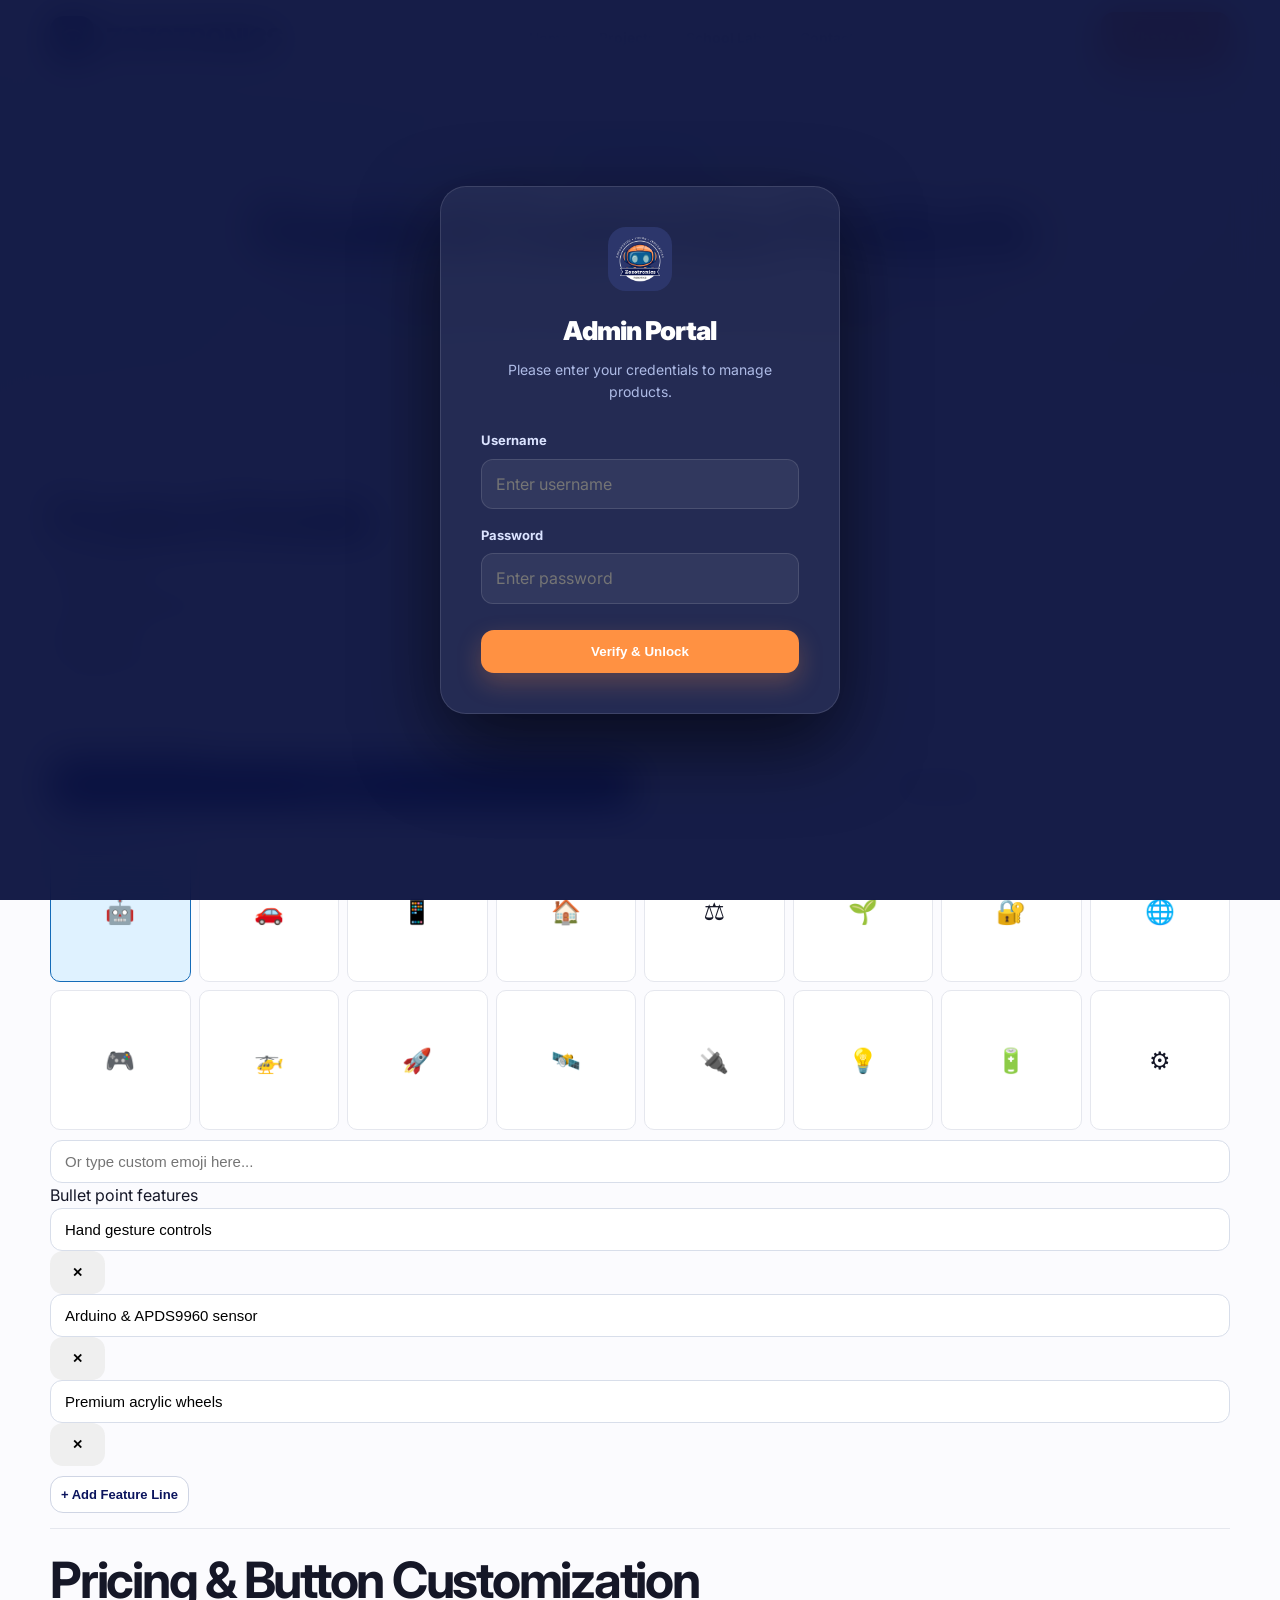
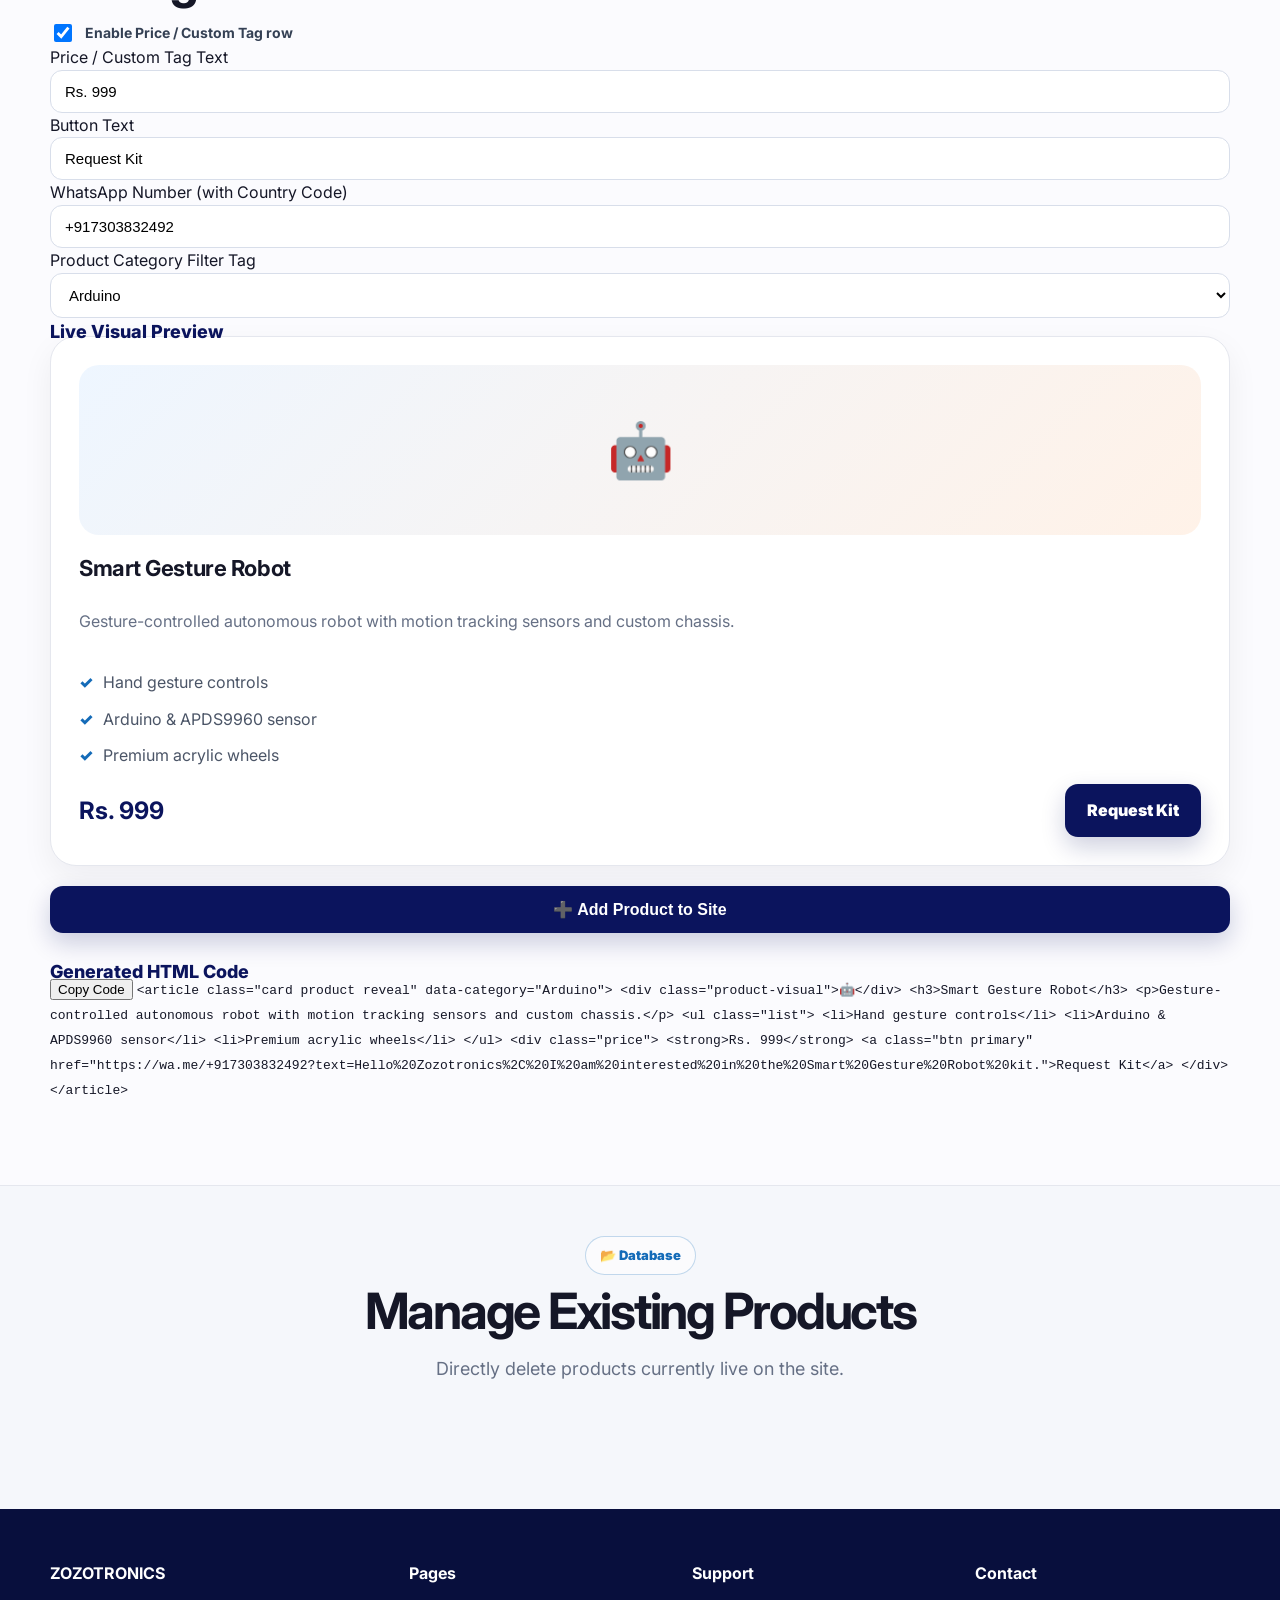
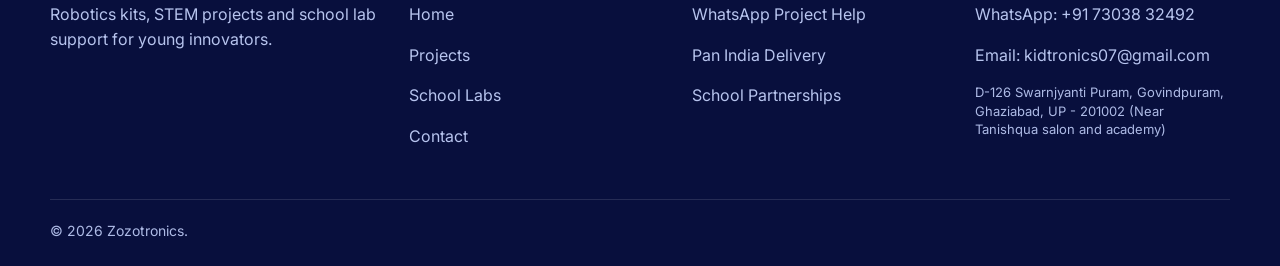
==== commit 67fa62b3: "Jhi" ====
--- a/admin.html
+++ b/admin.html
@@ -141,7 +141,7 @@
     style="position:fixed;inset:0;background:rgba(8,15,61,0.94);backdrop-filter:blur(20px);display:flex;align-items:center;justify-content:center;z-index:9999;transition:opacity 0.35s ease;">
     <div class="card"
       style="width:min(400px, calc(100% - 32px));padding:40px;background:rgba(255,255,255,0.06);border:1px solid rgba(255,255,255,0.12);box-shadow:0 30px 80px rgba(0,0,0,0.6);border-radius:26px;color:#fff;text-align:center;">
-      <img src="assets/logo.png" alt="Zozotronics logo"
+      <img src="logo.png" alt="Zozotronics logo"
         style="width:64px;height:64px;margin:0 auto 20px;border-radius:18px;display:block;">
       <h2 style="margin:0 0 8px;font-size:26px;font-weight:900;letter-spacing:-0.035em;">Admin Portal</h2>
       <p style="color:#aebbe6;font-size:14px;margin:0 0 28px;">Please enter your credentials to manage products.</p>
@@ -166,7 +166,7 @@
 
   <header class="topbar">
     <div class="container nav">
-      <a class="brand" href="/"><img src="assets/logo.png" alt="Zozotronics logo">ZOZOTRONICS</a>
+      <a class="brand" href="/"><img src="logo.png" alt="Zozotronics logo">ZOZOTRONICS</a>
       <nav class="links">
         <a href="/">Home</a><a href="projects">Projects</a><a href="schools">School Labs</a><a
           href="contact">Contact</a>
@@ -381,7 +381,7 @@
       <div>
         <h4>Contact</h4>
         <p>WhatsApp: +91 73038 32492</p>
-        <p>Email: hello@zozotronics.com</p>
+        <p>Email: kidtronics07@gmail.com</p>
         <p style="margin-top:8px;font-size:13px;line-height:1.4;color:#aebbe6">D-126 Swarnjyanti Puram, Govindpuram,
           Ghaziabad, UP - 201002 (Near Tanishqua salon and academy)</p>
       </div>
@@ -783,4 +783,4 @@
   </script>
 </body>
 
-</html>+</html>
